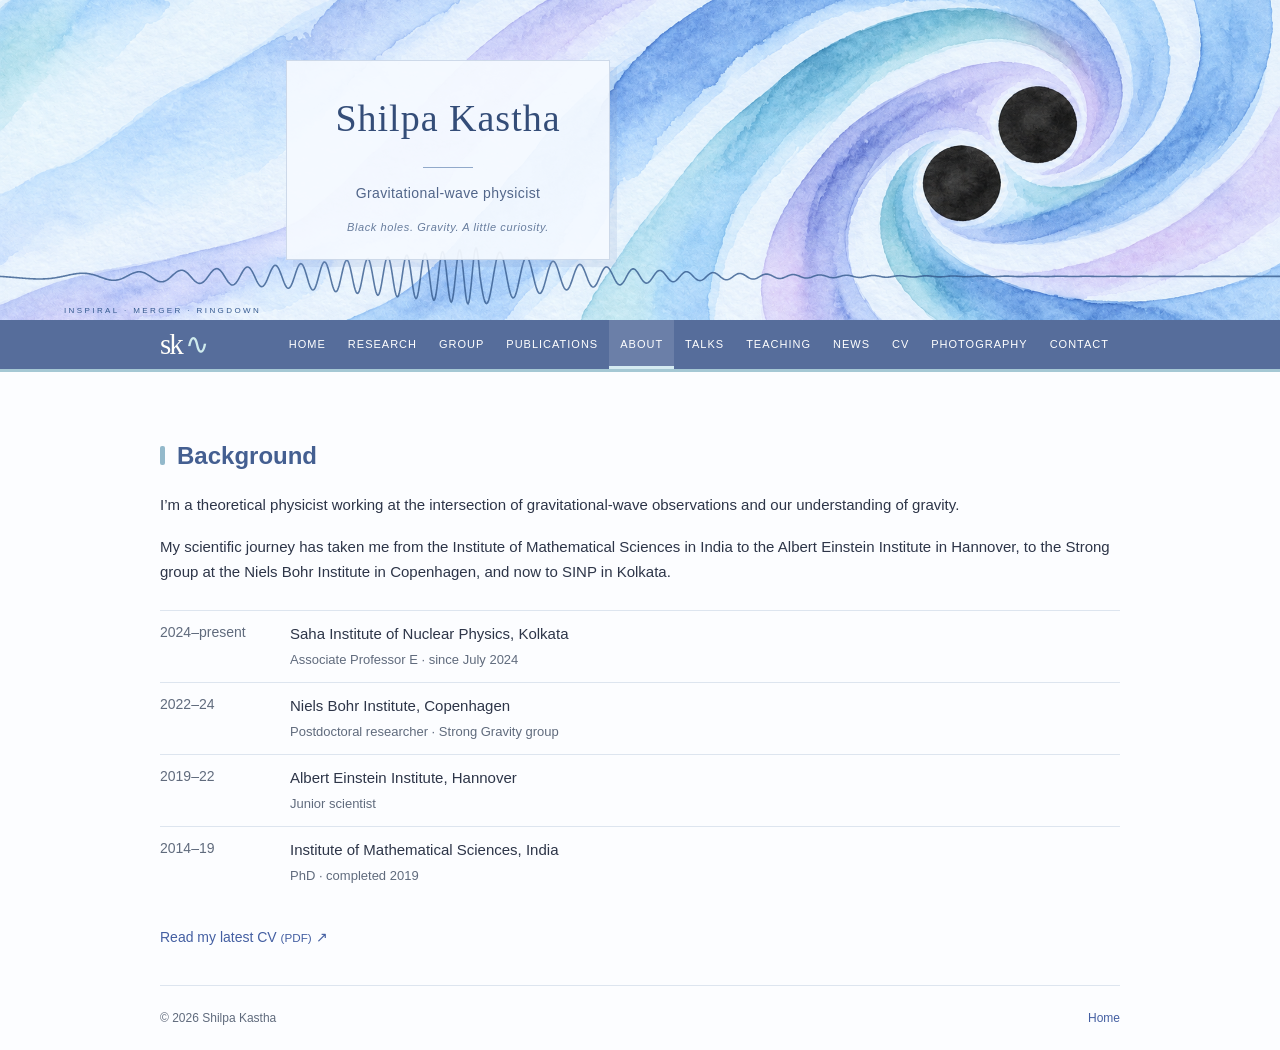
==== about.html @ 907e10eb "uploaded the webpage" ====
<!doctype html>
<html lang="en">
<head>
<meta charset="utf-8"><meta name="viewport" content="width=device-width, initial-scale=1">
<meta name="description" content="Shilpa Kastha — theoretical physicist exploring gravitational waves, black hole spectroscopy, and strong-field gravity. Research, talks, and photography.">
<meta name="theme-color" content="#ffffff"><title>About · Shilpa Kastha</title>
<link rel="icon" href="assets/favicon.svg" type="image/svg+xml"><link rel="stylesheet" href="style.css"><script src="script.js" defer></script>
</head>
<body>
<a class="skip" href="#main">Skip to content</a>
<header class="masthead" aria-label="Binary black holes and gravitational-wave illustration"><div class="masthead-title"><a href="index.html">Shilpa Kastha</a><p>Gravitational-wave physicist</p><span class="header-note">Black holes. Gravity. A little curiosity.</span></div></header>
<div class="navigation-bar"><nav class="wrap" aria-label="Main navigation"><a class="monogram" href="index.html" aria-label="Shilpa Kastha home">sk<span>∿</span></a><a href="index.html">Home</a><a href="research.html">Research</a><a href="group.html">Group</a><a href="publications.html">Publications</a><a href="about.html" aria-current="page">About</a><a href="talks.html">Talks</a><a href="teaching.html">Teaching</a><a href="news.html">News</a><a href="assets/cv.pdf">CV</a><a href="photography.html">Photography</a><a href="contact.html">Contact</a></nav></div>
<main id="main" class="interior-page"><section id="about" class="section wrap about"><div><h2>Background</h2><p class="large-copy">I’m a theoretical physicist working at the intersection of gravitational-wave observations and our understanding of gravity.</p><p>My scientific journey has taken me from the Institute of Mathematical Sciences in India to the Albert Einstein Institute in Hannover, to the Strong group at the Niels Bohr Institute in Copenhagen, and now to SINP in Kolkata.</p><div class="timeline"><div><span>2024–present</span><p>Saha Institute of Nuclear Physics, Kolkata<br><small>Associate Professor E · since July 2024</small></p></div><div><span>2022–24</span><p>Niels Bohr Institute, Copenhagen<br><small>Postdoctoral researcher · Strong Gravity group</small></p></div><div><span>2019–22</span><p>Albert Einstein Institute, Hannover<br><small>Junior scientist</small></p></div><div><span>2014–19</span><p>Institute of Mathematical Sciences, India<br><small>PhD · completed 2019</small></p></div></div><a class="text-link" href="assets/cv.pdf">Read my latest CV <small>(PDF)</small> ↗</a></div></section></main><footer class="wrap"><span>© <span id="year">2026</span> Shilpa Kastha</span><span>Gravitational-wave physics</span><a href="index.html">Home</a></footer>
<dialog id="lightbox"><button id="close-lightbox" aria-label="Close image">×</button><img id="lightbox-image" alt=""><p id="lightbox-caption"></p></dialog>
</body></html>
---- style.css ----
:root{color-scheme:light;--ink:#252b32;--muted:#5c6570;--line:#e1e5e9;--link:#245784}*{box-sizing:border-box}html{scroll-padding-top:24px}body{margin:0;background:#fff;color:var(--ink);font:16px/1.7 -apple-system,BlinkMacSystemFont,"Segoe UI",Arial,sans-serif}.wrap{width:min(960px,calc(100% - 48px));margin:auto}a{color:var(--link);text-decoration:none}a:hover{text-decoration:underline}a:focus-visible,button:focus-visible{outline:2px solid var(--link);outline-offset:4px}.site-header{display:flex;align-items:center;gap:28px;padding:25px 0;border-bottom:1px solid var(--line);font-size:14px}.wordmark{font-weight:600;color:var(--ink);margin-right:auto}.site-header nav{display:flex;gap:22px}.header-contact{color:var(--link)}.hero{display:grid;grid-template-columns:1fr 190px;gap:65px;align-items:center;padding:55px 0 45px}.eyebrow{font-size:14px;color:var(--muted);margin:0 0 8px}h1{font-size:36px;line-height:1.25;letter-spacing:-.7px;font-weight:600;margin:0 0 20px}h2{font-size:23px;font-weight:600;line-height:1.4;margin:0 0 20px}h3{font-size:17px;font-weight:600;line-height:1.5;margin:0 0 8px}p{margin:0 0 16px}.intro{max-width:590px}.profile-photo{width:190px;height:190px;object-fit:cover;object-position:52% center;border:1px solid var(--line);border-radius:3px}.actions{display:flex;gap:24px;font-size:14px;margin-top:22px}.section{padding:35px 0;border-top:1px solid var(--line)}.section-heading{margin-bottom:24px}.section-heading>p{color:var(--muted);font-size:15px}.research-grid{display:grid;grid-template-columns:1fr;gap:22px}.research-grid article p{max-width:820px;color:var(--muted);font-size:15px;margin-bottom:8px}.research-grid article a{font-size:14px}.publications{width:min(960px,calc(100% - 48px));margin:auto}.publications>.wrap{width:100%}.paper{display:grid;grid-template-columns:1fr auto;gap:3px 20px;border-top:1px solid var(--line);padding:17px 0}.paper-meta{grid-column:1;font-size:11px;color:var(--muted);letter-spacing:.3px}.paper h3{grid-column:1;font-size:16px;margin:0;font-weight:500}.paper-topic{grid-column:1;font-size:13px;color:var(--muted)}.arrow{grid-column:2;grid-row:2;font-size:18px}.small-note{font-size:12px;color:var(--muted);margin-top:14px}.about{display:block}.about p{font-size:15px}.timeline{margin:25px 0}.timeline>div{display:grid;grid-template-columns:100px 1fr;gap:20px;padding:10px 0;border-top:1px solid var(--line)}.timeline span{font-size:14px;color:var(--muted)}.timeline p{margin:0}.timeline small{font-size:13px;color:var(--muted)}.text-link{font-size:14px}.talk-section{padding:35px 0;border-top:1px solid var(--line)}.talks a{display:block;padding:12px 0}.talks span{font-size:11px;color:var(--muted)}.talks h3{font-size:16px;font-weight:500;margin:4px 0}.off-duty-heading>p{font-size:15px;color:var(--muted)}.gallery{display:grid;grid-template-columns:repeat(3,1fr);gap:20px;margin-top:24px}.gallery button{font:inherit;color:var(--link);text-align:left;background:none;border:0;padding:0;cursor:pointer}.gallery img{width:100%;height:165px;object-fit:cover;border:1px solid var(--line)}.gallery span{display:block;font-size:13px;margin-top:5px}.contact{width:min(960px,calc(100% - 48px));margin:auto;padding:35px 0;border-top:1px solid var(--line)}.contact .wrap{width:100%}.contact>a,.contact .wrap>a{font-size:16px}.contact p{font-size:14px;color:var(--muted);margin-top:12px}footer{display:flex;justify-content:space-between;gap:20px;border-top:1px solid var(--line);padding:22px 0;font-size:12px;color:var(--muted)}footer>span:nth-child(2){display:none}.skip{position:absolute;top:-100px;left:10px;padding:10px;background:white;z-index:5}.skip:focus{top:10px}dialog{border:1px solid var(--line);padding:20px;max-width:90vw;max-height:92vh}dialog::backdrop{background:#17212bc9}dialog img{display:block;max-width:80vw;max-height:72vh;object-fit:contain}dialog p{font-size:14px;margin:10px 0 0}#close-lightbox{display:block;margin:0 0 10px auto;background:none;border:0;font-size:28px;cursor:pointer}@media(max-width:680px){.site-header{flex-wrap:wrap;gap:12px}.site-header nav{order:3;width:100%;gap:20px;flex-wrap:wrap;font-size:13px}.hero{grid-template-columns:1fr 115px;gap:24px;padding:35px 0}.profile-photo{width:115px;height:145px}h1{font-size:29px}.intro{font-size:14px}.eyebrow{font-size:12px}.section,.talk-section,.contact{padding-block:28px}.gallery{gap:12px}.gallery img{height:120px}.timeline>div{grid-template-columns:75px 1fr;gap:12px}}@media(max-width:420px){.hero{grid-template-columns:1fr}.profile-photo{grid-row:1;width:110px;height:110px}.gallery{grid-template-columns:1fr}.gallery img{height:220px}.site-header nav{gap:15px}}
/* A restrained astronomical masthead above a text-led academic page. */
:root{--link:#287d79;--ink:#303637;--muted:#626b6b;--line:#e0e7e5}.masthead{height:300px;display:flex;align-items:center;justify-content:center;background:#142a36 url('assets/cosmic-header.svg') center/cover}.masthead-title{text-align:center;background:#152328e8;border:1px solid #b4c9c52b;padding:30px 55px;color:#fff}.masthead-title a{font-size:30px;font-weight:600;letter-spacing:3px;color:#fff;text-transform:uppercase}.masthead-title a:hover{text-decoration:none}.masthead-title p{font-size:15px;font-weight:400;color:#d0dcda;margin:16px 0 0;padding-top:15px;position:relative}.masthead-title p:before{content:"";position:absolute;top:0;left:calc(50% - 25px);width:50px;border-top:1px solid #7e9691}.navigation-bar{background:#203339}.navigation-bar nav{display:flex;justify-content:center;gap:0;flex-wrap:wrap}.navigation-bar a{padding:15px 22px;color:#dce8e4;font-size:11px;letter-spacing:1px;text-transform:uppercase}.navigation-bar a:hover{color:#fff;background:#ffffff0c;text-decoration:none}.hero{padding:48px 0 38px;gap:60px;align-items:start}h1{font-size:31px;font-weight:600;margin-bottom:22px}.hero .intro{font-size:16px}.welcome-note{font-size:15px;color:var(--muted)}.profile-photo{height:210px;margin-top:7px;background:#f7f8f5;padding:5px}.actions{margin-top:20px}.section h2,.talk-section h2,.contact h2{font-size:24px;color:#2b5553}.paper:hover{background:#f7faf9;text-decoration:none}.gallery button:hover span{text-decoration:underline}footer{font-size:12px}.gallery img{border-radius:2px}@media(max-width:680px){.masthead{height:230px}.masthead-title{padding:25px 32px}.masthead-title a{font-size:24px;letter-spacing:2px}.masthead-title p{font-size:13px}.navigation-bar a{padding:12px 14px;font-size:10px}.hero{gap:24px;padding-top:32px}.profile-photo{height:145px}}@media(max-width:420px){.masthead{height:215px}.masthead-title{padding:24px 25px}.masthead-title a{font-size:22px}.navigation-bar a{padding:11px 12px}.profile-photo{height:110px}.hero{grid-template-columns:1fr}.hero-copy{grid-row:1}.profile-photo{grid-row:2;margin-top:0}.hero h1{font-size:28px}}
/* A little more personality, with the same readable academic structure. */
:root{--link:#655095;--ink:#302e3b;--muted:#686371;--line:#e6e0eb}body{background:#fffefa}.masthead{height:320px;background-color:#201d3b}.masthead-title{background:#211e36e8;border:1px solid #dbc6ec50;box-shadow:9px 9px 0 #c8959b25;padding:25px 48px 22px;transform:rotate(-1deg)}.masthead-title a{font-family:Georgia,'Times New Roman',serif;font-size:38px;text-transform:none;font-weight:400;letter-spacing:1px}.masthead-title p{font-size:14px;color:#e8dce9;letter-spacing:.4px}.masthead-title p:before{border-color:#d79b89}.header-note{display:block;margin-top:12px;color:#e6b09c;font-size:11px;letter-spacing:.6px;font-style:italic}.navigation-bar{background:#29263f;border-bottom:3px solid #d69c88}.navigation-bar a{color:#f1e9f1}.navigation-bar a:hover{background:#514268}.hero h1:after{content:"✳";display:inline-block;margin-left:13px;font-size:26px;vertical-align:middle;color:#b67458;font-weight:400}.section h2,.talk-section h2,.contact h2{color:#514269}.section h2:before,.talk-section h2:before{content:"";display:inline-block;width:5px;height:19px;border-radius:2px;background:#cf9e8d;margin-right:12px;vertical-align:-1px}.profile-photo{border:1px solid #d9cfdf;background:#fff;box-shadow:5px 5px 0 #eee7ef}.paper:hover{background:#f5f0f8}.gallery img{border:5px solid white;box-shadow:0 1px 5px #38244920}.gallery button:nth-child(1) img{transform:rotate(-1deg)}.gallery button:nth-child(3) img{transform:rotate(1deg)}.contact{border-top:2px solid #b8a5ca}.contact h2{font-family:Georgia,'Times New Roman',serif;font-size:28px;font-weight:400}@media(max-width:680px){.masthead{height:250px}.masthead-title{padding:22px 30px}.masthead-title a{font-size:32px}.header-note{font-size:10px}}@media(max-width:420px){.masthead{height:240px}.masthead-title a{font-size:29px}.masthead-title{padding:22px 25px}}
.navigation-bar a.monogram{font-family:Georgia,'Times New Roman',serif;font-size:29px;line-height:1;letter-spacing:-2px;text-transform:none;padding:9px 24px 9px 0;margin-right:auto;align-self:center;color:#fffefa}.monogram span{color:#e6b09c;margin-left:3px}.navigation-bar nav{align-items:center}@media(max-width:680px){.navigation-bar a.monogram{margin-right:8px;padding:8px 12px;font-size:25px}}@media(max-width:420px){.navigation-bar a.monogram{margin-right:0}}
.group-section{background:#f4f0f7;padding:28px 30px;margin-top:12px;margin-bottom:32px;border:1px solid #e6ddeb;border-left:3px solid #b69bc9;border-radius:3px}.group-heading{display:flex;align-items:center;justify-content:space-between;gap:24px}.group-section .eyebrow{font-size:10px;letter-spacing:1.6px;color:#766182}.group-section h2{font-family:Georgia,'Times New Roman',serif;font-size:33px;font-weight:400;margin:5px 0 8px}.group-section h2:before{display:none}.group-wave{color:#b67458;margin-left:10px}.group-subtitle{font-size:13px;color:#655477}.group-institute{font-size:12px;color:#766182;max-width:170px;text-align:right}.group-section>p{font-size:15px;color:var(--muted);margin:8px 0 0}@media(max-width:680px){.group-section{padding:22px}.group-heading{display:block}.group-institute{display:none}.group-section h2{font-size:30px}}
.news-feature{padding:23px 26px;background:#f4f0f7;border-left:3px solid #b69bc9}.news-feature .eyebrow{font-size:10px;letter-spacing:1px}.news-feature h3{font-size:20px;font-weight:500}.news-feature>p:not(.eyebrow){font-size:14px;color:var(--muted)}.social-links{display:flex;flex-wrap:wrap;gap:14px 28px;margin-top:22px;font-size:14px}.navigation-bar a{padding-inline:14px}.navigation-bar a.monogram{padding-right:18px}.timeline>div{grid-template-columns:110px 1fr}@media(max-width:680px){.navigation-bar a{padding-inline:12px}.timeline>div{grid-template-columns:95px 1fr}.news-feature{padding:20px}}
/* Brighter colours, with dark text on the reading surfaces. */
:root{--link:#6241be;--ink:#302d45;--muted:#615e73;--line:#e5e0f1}body{background:#fffefa}.masthead{background-color:#3b4fa4}.masthead-title{background:#383674df;border-color:#d8d3ff80;box-shadow:9px 9px 0 #bcafff40}.masthead-title p{color:#f3edff}.header-note{color:#ffe2bb}.masthead-title p:before{border-color:#ffcaab}.navigation-bar{background:#5350a0;border-bottom-color:#ffb78e}.navigation-bar a{color:#fff}.navigation-bar a:hover{background:#7166c4}.monogram span{color:#ffd49e}.section h2,.talk-section h2{color:#6241a2}.section h2:before,.talk-section h2:before{background:#ef9770}.group-section{background:#edfaf8;border-color:#c6ece7;border-left-color:#3bb4a7}.group-section h2{color:#236b69}.group-section .eyebrow,.group-subtitle,.group-institute{color:#3d7472}.group-wave{color:#d97449}.news-feature{background:#fff2e5;border-left-color:#f2a06c}.hero h1:after{color:#df8659}.contact{border-top-color:#ae95e8}.kan-feature{margin-bottom:36px;padding:28px 32px;background:linear-gradient(110deg,#efe9ff,#edf9fd);border:1px solid #d7cdf4;border-left:4px solid #8c68df;border-radius:4px}.kan-feature .eyebrow{font-size:10px;letter-spacing:1.3px;color:#654c95}.kan-feature h2{font-size:26px;line-height:1.35;color:#513b82;margin:10px 0}.kan-lead{font-size:17px;color:#624591}.kan-feature>p:not(.eyebrow):not(.kan-lead){font-size:14px;max-width:790px}.kan-authors{color:var(--muted)}.kan-feature .actions{align-items:center;font-size:13px;margin-top:18px}.feature-button{display:inline-block;padding:9px 16px;background:#7050be;color:#fff;border-radius:3px}.feature-button:hover{background:#56399d;text-decoration:none}@media(max-width:680px){.kan-feature{padding:23px}.kan-feature h2{font-size:23px}.kan-feature .actions{flex-wrap:wrap;gap:18px}}
/* Warm red and coral palette. */
:root{--link:#ad3c3e;--ink:#3f292d;--muted:#735e62;--line:#eedcda}body{background:#fffdfa}.masthead{background-color:#9b3448}.masthead-title{background:#8e3044eb;border-color:#ffceba90;box-shadow:9px 9px 0 #ffbd9d45}.masthead-title p{color:#fff0e9}.header-note{color:#ffe0b8}.navigation-bar{background:#b5424e;border-bottom-color:#ffbe8d}.navigation-bar a:hover{background:#ce5a60}.masthead-title p:before{border-color:#ffd1a6}.section h2,.talk-section h2,.contact h2{color:#a23743}.section h2:before,.talk-section h2:before{background:#f29570}.group-section{background:#fff0e5;border-color:#f1d6c9;border-left-color:#ed8969}.group-section h2{color:#a23743}.group-section .eyebrow,.group-subtitle,.group-institute{color:#96554f}.kan-feature{background:linear-gradient(110deg,#ffe9e3,#fff3de);border-color:#efc8be;border-left-color:#e46f60}.kan-feature h2{color:#a23743}.kan-feature .eyebrow,.kan-lead{color:#a34b48}.feature-button{background:#bb414b}.feature-button:hover{background:#9e303d}.news-feature{background:#fff0e6;border-left-color:#ed8969}.paper:hover{background:#fff1eb}.contact{border-top-color:#e2a39b}.profile-photo{box-shadow:5px 5px 0 #f5ded8}.hero h1:after{color:#db6b51}
.masthead{background-image:url('assets/cosmic-header.svg?v=coral')}
.masthead{background-image:url('assets/cosmic-header.svg?v=blackhole');background-position:center}.masthead-title{background:#822e40ed}@media(max-width:680px){.masthead{background-position:65% center}}
.masthead{background-image:url('assets/cosmic-header.svg?v=binary')}
/* Watercolour binary-black-hole header. */
.masthead{background-color:#fff5eb;background-image:url('assets/binary-watercolor.png');background-position:center;background-size:cover}.masthead-title{margin-right:30%;background:#fffaf3e8;border-color:#c36c5a60;box-shadow:7px 7px 0 #bc584626;transform:none;color:#7f302e}.masthead-title a{color:#7f302e}.masthead-title p{color:#8b4841}.masthead-title p:before{border-color:#c87662}.header-note{color:#a85848}@media(max-width:680px){.masthead{height:260px;background-position:63% center}.masthead-title{margin-right:0;background:#fffaf3ed;padding:20px 26px}.masthead-title a{font-size:29px}}
/* Cool watercolour palette with a separate crisp chirp overlay. */
:root{--link:#445fa2;--ink:#2d3548;--muted:#606b7d;--line:#dde5ef}body{background:#fcfdff}.masthead{position:relative;background-color:#e9f0fa;background-image:url('assets/binary-watercolor-cool.png')}.masthead:after{content:"";position:absolute;bottom:0;left:0;right:0;height:100px;background:url('assets/banner-waveform.svg') center bottom/100% 100% no-repeat;pointer-events:none}.masthead-title{position:relative;z-index:1;background:#f6faffec;border-color:#a8b9d480;box-shadow:7px 7px 0 #849ac62b}.masthead-title a{color:#344d78}.masthead-title p{color:#52668a}.masthead-title p:before{border-color:#91a9ca}.header-note{color:#677c9d}.navigation-bar{background:#566d9b;border-bottom-color:#a5c8d4}.navigation-bar a:hover{background:#6d83b0}.monogram span{color:#cfebed}.section h2,.talk-section h2,.contact h2{color:#445f91}.section h2:before,.talk-section h2:before{background:#93b9cb}.group-section{background:#edf6f8;border-color:#d1e5eb;border-left-color:#82b8c8}.group-section h2{color:#3d6883}.group-section .eyebrow,.group-subtitle,.group-institute{color:#547b8d}.group-wave{color:#758ab5}.kan-feature{background:linear-gradient(110deg,#edf0ff,#eaf7f9);border-color:#d1dcf0;border-left-color:#829bd0}.kan-feature h2{color:#445f91}.kan-feature .eyebrow,.kan-lead{color:#5b6e9d}.feature-button{background:#566eaa}.feature-button:hover{background:#40598f}.news-feature{background:#edf4fc;border-left-color:#8faed6}.paper:hover{background:#f0f5fc}.contact{border-top-color:#a4bbd9}.profile-photo{box-shadow:5px 5px 0 #e0e9f3}.hero h1:after{color:#7e9bbd}@media(max-width:680px){.masthead:after{height:75px;opacity:.7}}
.navigation-bar a[aria-current="page"]{background:#ffffff20;box-shadow:inset 0 -3px 0 #d5ebf2}.interior-page{min-height:40vh;padding-top:32px}.interior-page>.section,.interior-page>.talk-section,.interior-page>.contact{border-top:0}.interior-page>.group-section{margin-top:10px}.interior-page>.publications{padding-top:35px}.interior-page>.contact{min-height:260px}#main>.kan-feature:last-child{margin-bottom:50px}.navigation-bar a{padding-inline:11px}@media(max-width:680px){.interior-page{padding-top:12px}}
.members-section{padding-top:15px}.members-grid{display:grid;grid-template-columns:repeat(3,minmax(0,1fr));gap:28px}.member-card{overflow:hidden;background:#f3f7fc;border:1px solid #dce5f0;border-radius:4px}.member-card>img{display:block;width:100%;height:240px;object-fit:cover;object-position:center}.member-card>div{padding:20px}.member-card h3{font-size:19px;color:#445f91;margin-bottom:5px}.member-card p{font-size:13px;color:var(--muted);margin-bottom:12px}.member-card .member-role{color:#445f91;font-weight:600}.member-card a{font-size:13px}@media(max-width:680px){.members-grid{grid-template-columns:repeat(2,minmax(0,1fr));gap:18px}.member-card>img{height:190px}}@media(max-width:420px){.members-grid{grid-template-columns:1fr}.member-card>img{height:260px}}
.member-photo-placeholder{height:240px;display:flex;flex-direction:column;align-items:center;justify-content:center;background:linear-gradient(135deg,#e7eff8,#edf0f9);color:#697c9c;gap:14px}.member-photo-placeholder svg{width:100px;height:100px;fill:#b6c6dd}.member-photo-placeholder span{font-size:12px}.past-members-heading{margin-top:38px}@media(max-width:680px){.member-photo-placeholder{height:190px}}@media(max-width:420px){.member-photo-placeholder{height:260px}}
.outreach-intro{color:var(--muted);font-size:15px;max-width:620px}.outreach-grid{display:grid;grid-template-columns:repeat(2,minmax(0,1fr));gap:24px;margin-top:25px}.outreach-card{padding:26px 28px;background:#f0f5fb;border:1px solid #dce5f0;border-radius:6px;display:flex;flex-direction:column;position:relative;overflow:hidden}.outreach-card:nth-child(2){background:#f2f1fb;border-color:#e0ddf1}.outreach-card-top{display:flex;align-items:center;gap:12px;margin-bottom:23px;color:#647ba2;font-size:10px;font-weight:600;letter-spacing:1.5px}.outreach-icon{display:inline-flex;align-items:center;justify-content:center;width:37px;height:37px;border-radius:50%;background:#dfe9f6;font-family:Georgia,serif;font-size:28px;letter-spacing:0}.outreach-card:nth-child(2) .outreach-icon{background:#e6e1f5;color:#7a6b9a}.outreach-card h3{font-family:Georgia,'Times New Roman',serif;color:#3e547b;font-size:25px;font-weight:400;line-height:1.3;margin:0 0 15px}.outreach-card>p{font-size:13px;color:var(--muted);margin-bottom:26px}.outreach-card>a{margin-top:auto;padding-top:16px;border-top:1px solid #d6dfed;font-size:12px;font-weight:600;display:flex;justify-content:space-between;align-items:center}.outreach-card>a span{font-size:19px}.outreach-card:hover{border-color:#a6b9d5}@media(max-width:620px){.outreach-grid{grid-template-columns:1fr}.outreach-card{padding:24px}}
.outreach-card>a.outreach-image-link{display:block;margin:-26px -28px 23px;padding:0;border:0}.outreach-image-link img{width:100%;height:245px;display:block;object-fit:cover;object-position:center}.outreach-card:nth-child(2) .outreach-image-link img{object-fit:contain;background:#e7edf5}.outreach-card-top{margin-bottom:16px}.outreach-card h3{font-size:24px}@media(max-width:620px){.outreach-card>a.outreach-image-link{margin:-24px -24px 22px}.outreach-image-link img{height:230px}}
#research{width:min(1040px,calc(100% - 48px))}.research-overview{max-width:920px;line-height:1.8}#research .research-grid{gap:28px}#research .research-grid article{padding-bottom:24px;border-bottom:1px solid var(--line)}#research .research-grid article:last-child{border-bottom:0;padding-bottom:0}#research .research-grid article p{max-width:940px}.research-paper-links{display:flex;gap:12px 25px;flex-wrap:wrap}.research-more{margin:32px 0 0;font-size:14px}.research-more span{margin-inline:12px;color:var(--muted)}
.research-position{max-width:940px;font-size:15px;color:var(--muted);line-height:1.8}
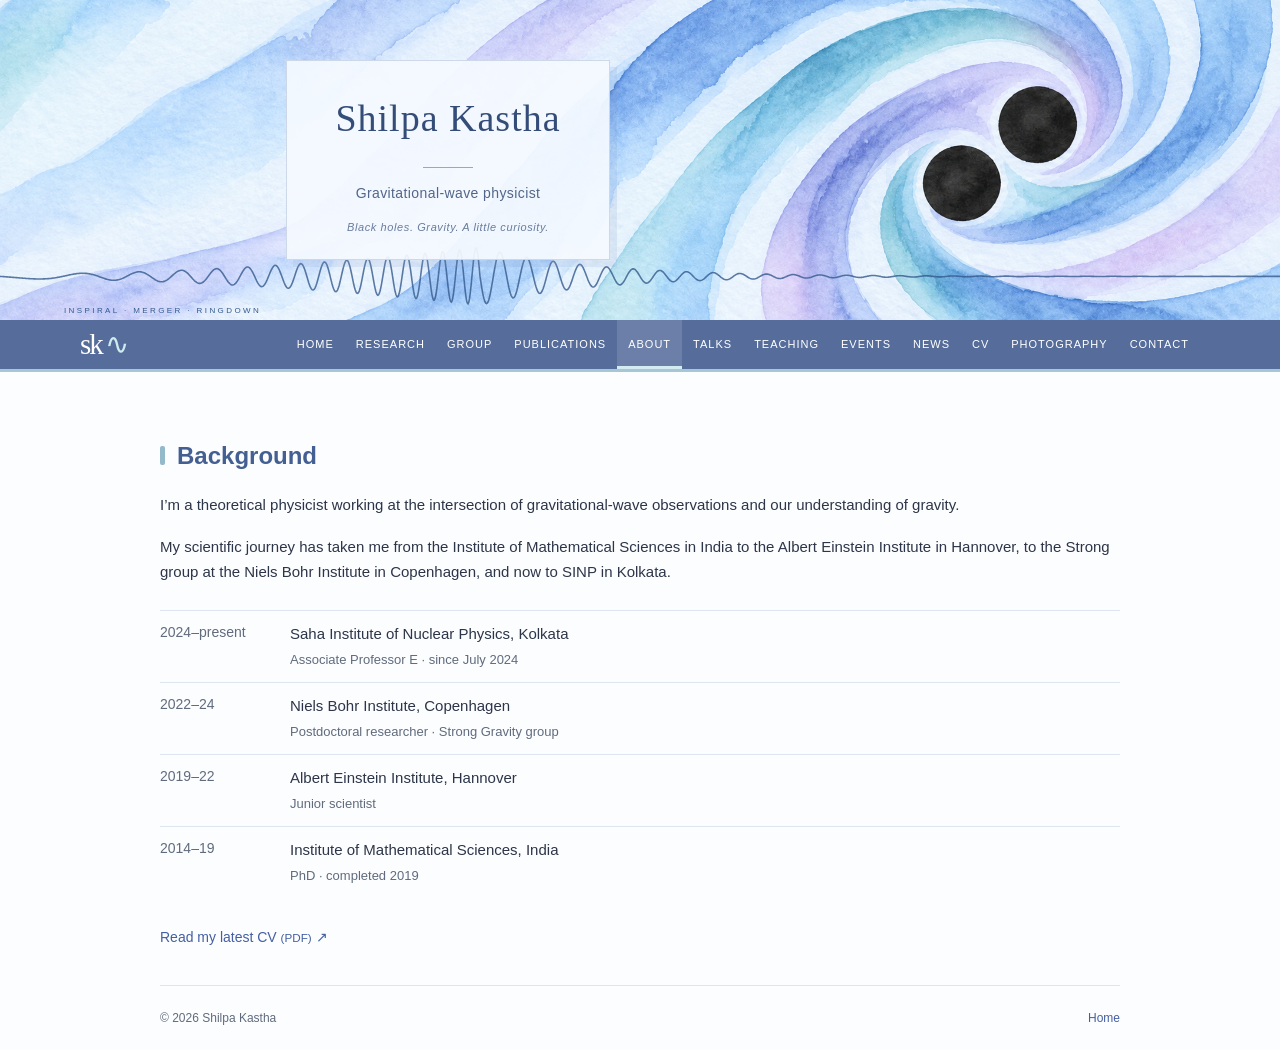
==== commit 6a703c14: "Add conferences and workshops page" ====
--- a/about.html
+++ b/about.html
@@ -9,7 +9,7 @@
 <body>
 <a class="skip" href="#main">Skip to content</a>
 <header class="masthead" aria-label="Binary black holes and gravitational-wave illustration"><div class="masthead-title"><a href="index.html">Shilpa Kastha</a><p>Gravitational-wave physicist</p><span class="header-note">Black holes. Gravity. A little curiosity.</span></div></header>
-<div class="navigation-bar"><nav class="wrap" aria-label="Main navigation"><a class="monogram" href="index.html" aria-label="Shilpa Kastha home">sk<span>∿</span></a><a href="index.html">Home</a><a href="research.html">Research</a><a href="group.html">Group</a><a href="publications.html">Publications</a><a href="about.html" aria-current="page">About</a><a href="talks.html">Talks</a><a href="teaching.html">Teaching</a><a href="news.html">News</a><a href="assets/cv.pdf">CV</a><a href="photography.html">Photography</a><a href="contact.html">Contact</a></nav></div>
+<div class="navigation-bar"><nav class="wrap" aria-label="Main navigation"><a class="monogram" href="index.html" aria-label="Shilpa Kastha home">sk<span>∿</span></a><a href="index.html">Home</a><a href="research.html">Research</a><a href="group.html">Group</a><a href="publications.html">Publications</a><a href="about.html" aria-current="page">About</a><a href="talks.html">Talks</a><a href="teaching.html">Teaching</a><a href="events.html">Events</a><a href="news.html">News</a><a href="assets/cv.pdf">CV</a><a href="photography.html">Photography</a><a href="contact.html">Contact</a></nav></div>
 <main id="main" class="interior-page"><section id="about" class="section wrap about"><div><h2>Background</h2><p class="large-copy">I’m a theoretical physicist working at the intersection of gravitational-wave observations and our understanding of gravity.</p><p>My scientific journey has taken me from the Institute of Mathematical Sciences in India to the Albert Einstein Institute in Hannover, to the Strong group at the Niels Bohr Institute in Copenhagen, and now to SINP in Kolkata.</p><div class="timeline"><div><span>2024–present</span><p>Saha Institute of Nuclear Physics, Kolkata<br><small>Associate Professor E · since July 2024</small></p></div><div><span>2022–24</span><p>Niels Bohr Institute, Copenhagen<br><small>Postdoctoral researcher · Strong Gravity group</small></p></div><div><span>2019–22</span><p>Albert Einstein Institute, Hannover<br><small>Junior scientist</small></p></div><div><span>2014–19</span><p>Institute of Mathematical Sciences, India<br><small>PhD · completed 2019</small></p></div></div><a class="text-link" href="assets/cv.pdf">Read my latest CV <small>(PDF)</small> ↗</a></div></section></main><footer class="wrap"><span>© <span id="year">2026</span> Shilpa Kastha</span><span>Gravitational-wave physics</span><a href="index.html">Home</a></footer>
 <dialog id="lightbox"><button id="close-lightbox" aria-label="Close image">×</button><img id="lightbox-image" alt=""><p id="lightbox-caption"></p></dialog>
 </body></html>
--- a/style.css
+++ b/style.css
@@ -24,3 +24,7 @@
 .outreach-card>a.outreach-image-link{display:block;margin:-26px -28px 23px;padding:0;border:0}.outreach-image-link img{width:100%;height:245px;display:block;object-fit:cover;object-position:center}.outreach-card:nth-child(2) .outreach-image-link img{object-fit:contain;background:#e7edf5}.outreach-card-top{margin-bottom:16px}.outreach-card h3{font-size:24px}@media(max-width:620px){.outreach-card>a.outreach-image-link{margin:-24px -24px 22px}.outreach-image-link img{height:230px}}
 #research{width:min(1040px,calc(100% - 48px))}.research-overview{max-width:920px;line-height:1.8}#research .research-grid{gap:28px}#research .research-grid article{padding-bottom:24px;border-bottom:1px solid var(--line)}#research .research-grid article:last-child{border-bottom:0;padding-bottom:0}#research .research-grid article p{max-width:940px}.research-paper-links{display:flex;gap:12px 25px;flex-wrap:wrap}.research-more{margin:32px 0 0;font-size:14px}.research-more span{margin-inline:12px;color:var(--muted)}
 .research-position{max-width:940px;font-size:15px;color:var(--muted);line-height:1.8}
+
+.events-page{max-width:1040px}.events-intro{color:var(--muted);max-width:720px;margin-bottom:35px}.events-page>h2{margin-top:34px}.event-card{padding:27px 30px;border:1px solid #dce5f0;border-radius:5px;margin-bottom:28px;background:#f5f8fc}.event-upcoming{background:linear-gradient(110deg,#edf0ff,#eaf7f9);border-left:4px solid #829bd0}.event-card .eyebrow{font-size:11px;letter-spacing:1px;color:#5b6e9d}.event-card h3{font-family:Georgia,serif;font-size:29px;font-weight:400;color:#445f91;margin:12px 0}.event-full-name{font-size:17px;color:#52668a}.event-card p{max-width:850px}.event-announcement{border-top:1px solid var(--line);padding:24px 0;margin-bottom:25px}.event-announcement>span{font-size:10px;letter-spacing:1.5px;color:var(--muted)}.event-announcement p{margin:8px 0 0;font-size:15px}@media(max-width:620px){.event-card{padding:22px}.event-card h3{font-size:25px}}
+
+.navigation-bar nav.wrap{width:min(1120px,calc(100% - 40px))}
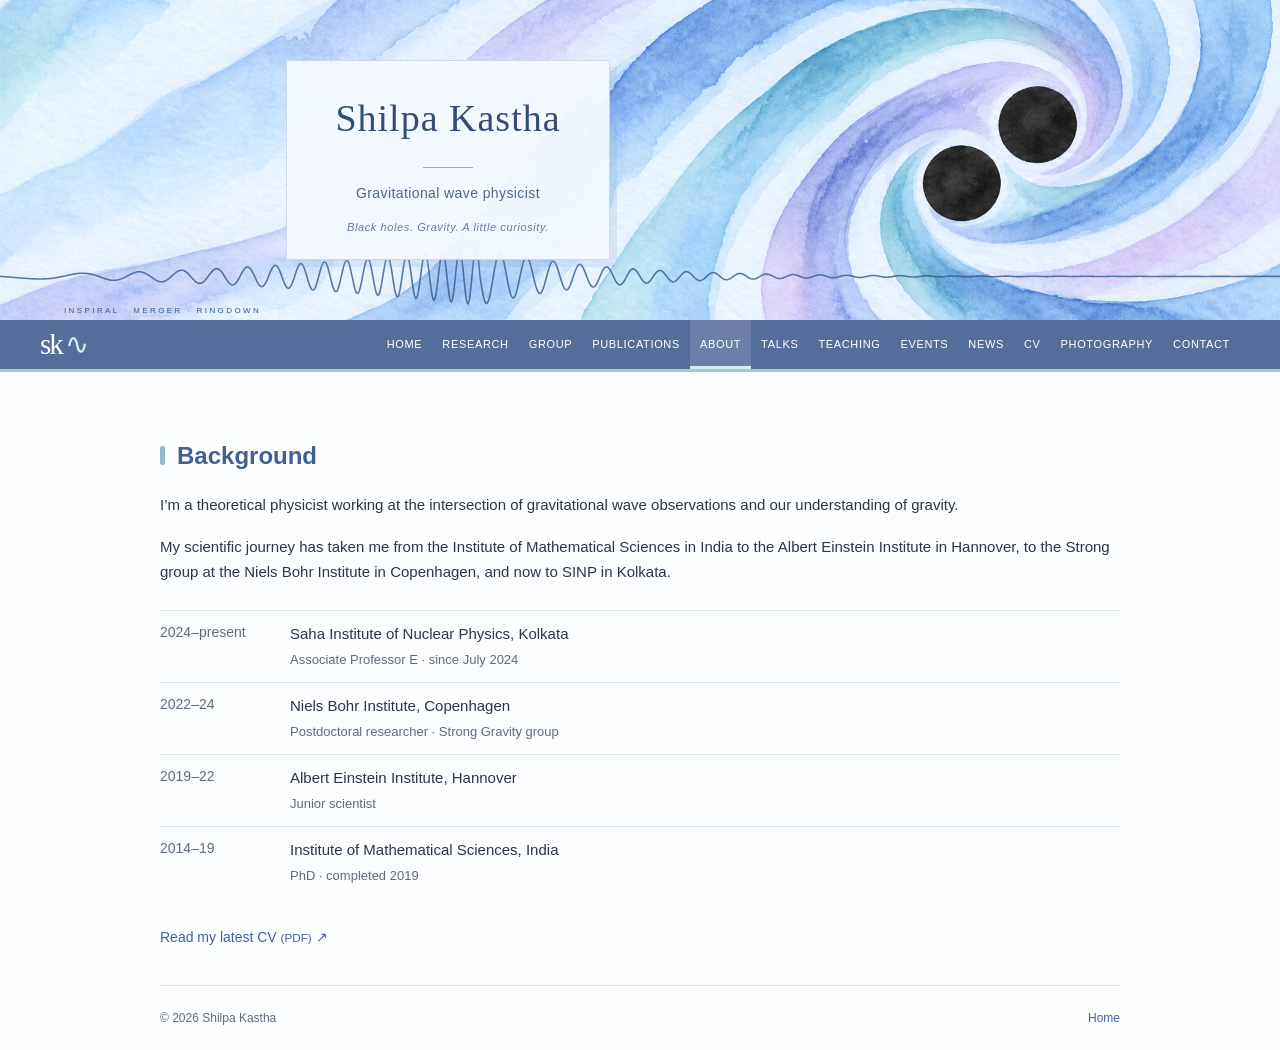
==== commit af8ba225: "Update portrait and gravitational wave wording" ====
--- a/about.html
+++ b/about.html
@@ -8,8 +8,8 @@
 </head>
 <body>
 <a class="skip" href="#main">Skip to content</a>
-<header class="masthead" aria-label="Binary black holes and gravitational-wave illustration"><div class="masthead-title"><a href="index.html">Shilpa Kastha</a><p>Gravitational-wave physicist</p><span class="header-note">Black holes. Gravity. A little curiosity.</span></div></header>
+<header class="masthead" aria-label="Binary black holes and gravitational wave illustration"><div class="masthead-title"><a href="index.html">Shilpa Kastha</a><p>Gravitational wave physicist</p><span class="header-note">Black holes. Gravity. A little curiosity.</span></div></header>
 <div class="navigation-bar"><nav class="wrap" aria-label="Main navigation"><a class="monogram" href="index.html" aria-label="Shilpa Kastha home">sk<span>∿</span></a><a href="index.html">Home</a><a href="research.html">Research</a><a href="group.html">Group</a><a href="publications.html">Publications</a><a href="about.html" aria-current="page">About</a><a href="talks.html">Talks</a><a href="teaching.html">Teaching</a><a href="events.html">Events</a><a href="news.html">News</a><a href="assets/cv.pdf">CV</a><a href="photography.html">Photography</a><a href="contact.html">Contact</a></nav></div>
-<main id="main" class="interior-page"><section id="about" class="section wrap about"><div><h2>Background</h2><p class="large-copy">I’m a theoretical physicist working at the intersection of gravitational-wave observations and our understanding of gravity.</p><p>My scientific journey has taken me from the Institute of Mathematical Sciences in India to the Albert Einstein Institute in Hannover, to the Strong group at the Niels Bohr Institute in Copenhagen, and now to SINP in Kolkata.</p><div class="timeline"><div><span>2024–present</span><p>Saha Institute of Nuclear Physics, Kolkata<br><small>Associate Professor E · since July 2024</small></p></div><div><span>2022–24</span><p>Niels Bohr Institute, Copenhagen<br><small>Postdoctoral researcher · Strong Gravity group</small></p></div><div><span>2019–22</span><p>Albert Einstein Institute, Hannover<br><small>Junior scientist</small></p></div><div><span>2014–19</span><p>Institute of Mathematical Sciences, India<br><small>PhD · completed 2019</small></p></div></div><a class="text-link" href="assets/cv.pdf">Read my latest CV <small>(PDF)</small> ↗</a></div></section></main><footer class="wrap"><span>© <span id="year">2026</span> Shilpa Kastha</span><span>Gravitational-wave physics</span><a href="index.html">Home</a></footer>
+<main id="main" class="interior-page"><section id="about" class="section wrap about"><div><h2>Background</h2><p class="large-copy">I’m a theoretical physicist working at the intersection of gravitational wave observations and our understanding of gravity.</p><p>My scientific journey has taken me from the Institute of Mathematical Sciences in India to the Albert Einstein Institute in Hannover, to the Strong group at the Niels Bohr Institute in Copenhagen, and now to SINP in Kolkata.</p><div class="timeline"><div><span>2024–present</span><p>Saha Institute of Nuclear Physics, Kolkata<br><small>Associate Professor E · since July 2024</small></p></div><div><span>2022–24</span><p>Niels Bohr Institute, Copenhagen<br><small>Postdoctoral researcher · Strong Gravity group</small></p></div><div><span>2019–22</span><p>Albert Einstein Institute, Hannover<br><small>Junior scientist</small></p></div><div><span>2014–19</span><p>Institute of Mathematical Sciences, India<br><small>PhD · completed 2019</small></p></div></div><a class="text-link" href="assets/cv.pdf">Read my latest CV <small>(PDF)</small> ↗</a></div></section></main><footer class="wrap"><span>© <span id="year">2026</span> Shilpa Kastha</span><span>Gravitational wave physics</span><a href="index.html">Home</a></footer>
 <dialog id="lightbox"><button id="close-lightbox" aria-label="Close image">×</button><img id="lightbox-image" alt=""><p id="lightbox-caption"></p></dialog>
 </body></html>
--- a/style.css
+++ b/style.css
@@ -28,3 +28,17 @@
 .events-page{max-width:1040px}.events-intro{color:var(--muted);max-width:720px;margin-bottom:35px}.events-page>h2{margin-top:34px}.event-card{padding:27px 30px;border:1px solid #dce5f0;border-radius:5px;margin-bottom:28px;background:#f5f8fc}.event-upcoming{background:linear-gradient(110deg,#edf0ff,#eaf7f9);border-left:4px solid #829bd0}.event-card .eyebrow{font-size:11px;letter-spacing:1px;color:#5b6e9d}.event-card h3{font-family:Georgia,serif;font-size:29px;font-weight:400;color:#445f91;margin:12px 0}.event-full-name{font-size:17px;color:#52668a}.event-card p{max-width:850px}.event-announcement{border-top:1px solid var(--line);padding:24px 0;margin-bottom:25px}.event-announcement>span{font-size:10px;letter-spacing:1.5px;color:var(--muted)}.event-announcement p{margin:8px 0 0;font-size:15px}@media(max-width:620px){.event-card{padding:22px}.event-card h3{font-size:25px}}
 
 .navigation-bar nav.wrap{width:min(1120px,calc(100% - 40px))}
+
+/* Keep every navigation entry on a single row at every screen size. */
+.navigation-bar nav.wrap{width:min(1200px,calc(100% - 32px));display:flex;flex-wrap:nowrap;justify-content:flex-start;align-items:center;overflow-x:auto;overscroll-behavior-x:contain;scrollbar-width:thin;scrollbar-color:#b7c8e0 transparent;gap:0}
+.navigation-bar nav.wrap>a{flex:0 0 auto;white-space:nowrap;padding:15px 10px;font-size:11px;letter-spacing:.65px}
+.navigation-bar nav.wrap>a.monogram{font-size:29px;letter-spacing:-2px;padding:9px 20px 9px 0;margin-right:auto}
+@media(max-width:680px){.navigation-bar nav.wrap{width:calc(100% - 24px)}.navigation-bar nav.wrap>a{padding:13px 10px}.navigation-bar nav.wrap>a.monogram{font-size:25px;padding-right:16px;margin-right:8px}}
+
+.event-flyer{width:min(100%,420px);margin:20px 0}.event-flyer img{display:block;width:100%;height:auto;border:1px solid #d5deeb;border-radius:3px;background:#fff}
+
+/* Homepage portrait; original pencil sketch remains in assets/portrait.jpeg. */
+.hero{grid-template-columns:1fr 275px;gap:58px}
+.hero .profile-photo{width:275px;height:320px;object-fit:cover;object-position:43% center;border-radius:10px}
+@media(max-width:680px){.hero{grid-template-columns:1fr 150px;gap:24px}.hero .profile-photo{width:150px;height:185px}}
+@media(max-width:420px){.hero{grid-template-columns:1fr}.hero .profile-photo{width:190px;height:225px}}
